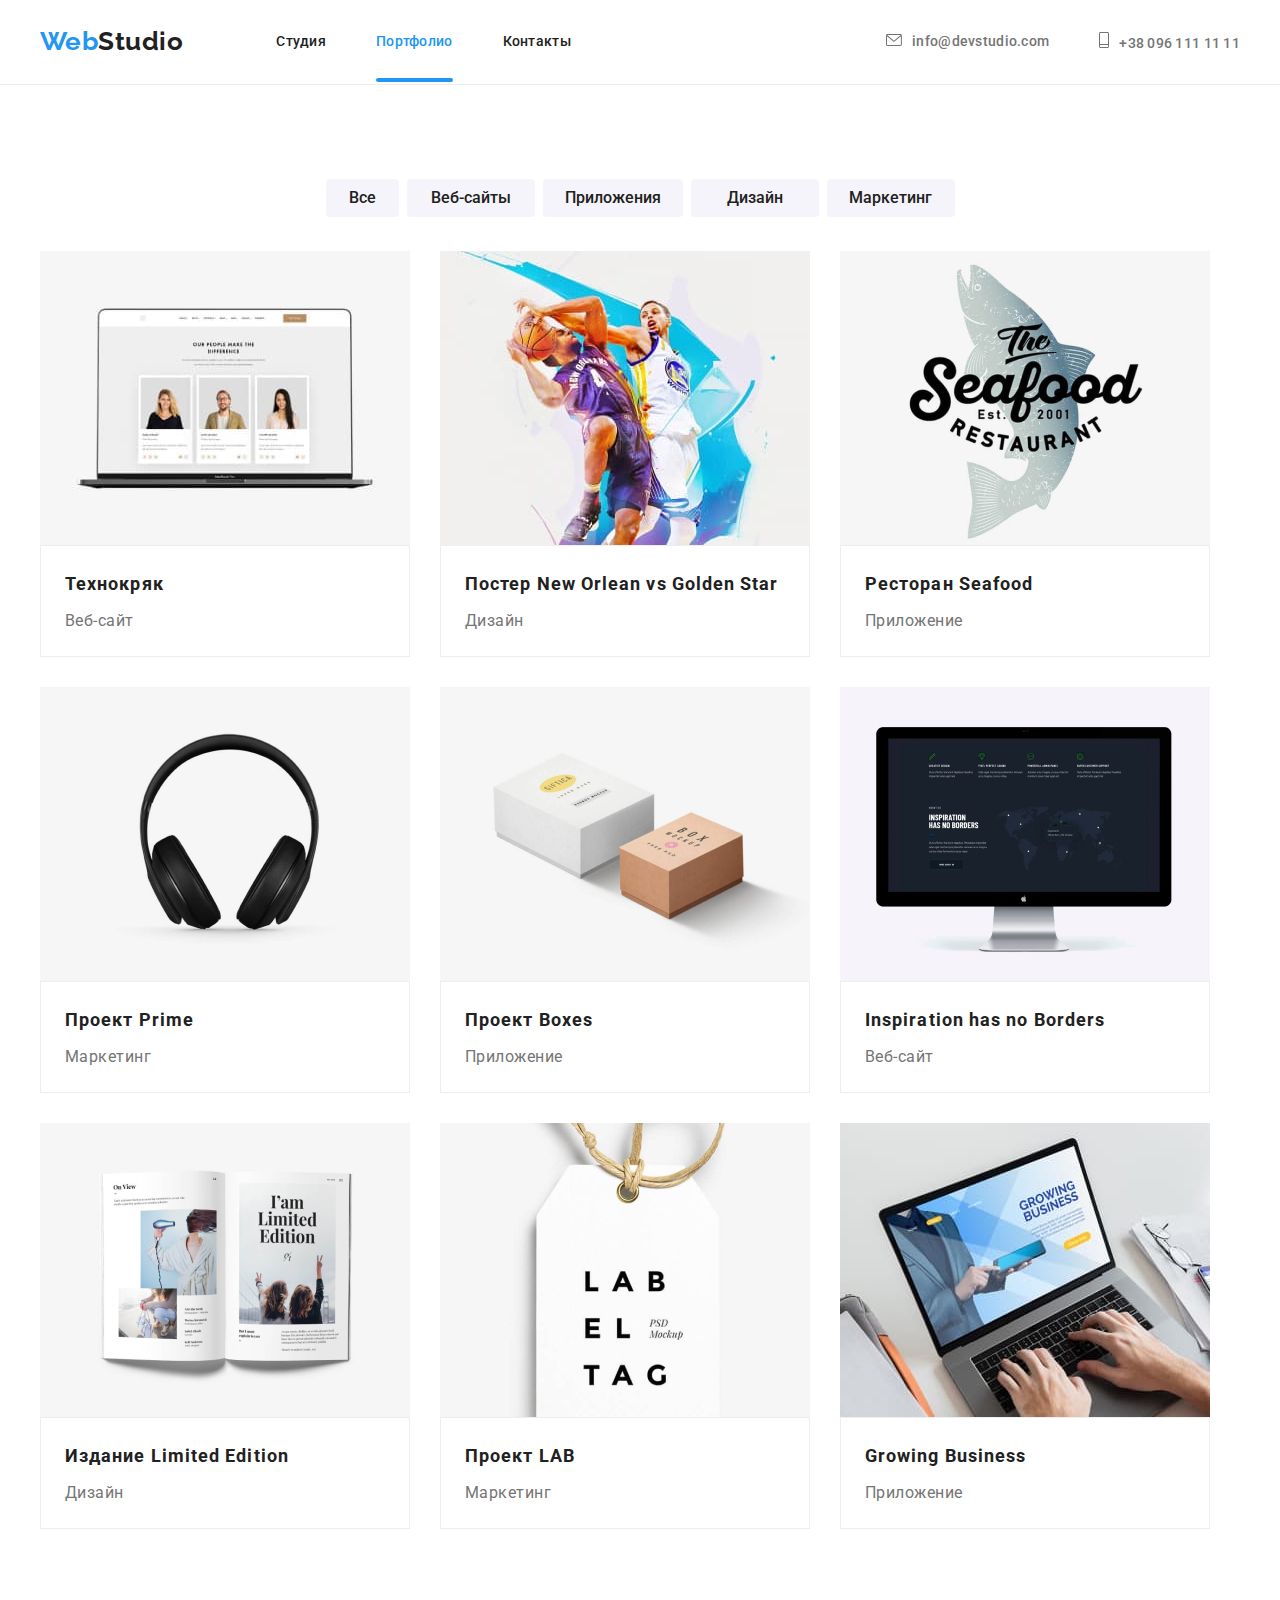
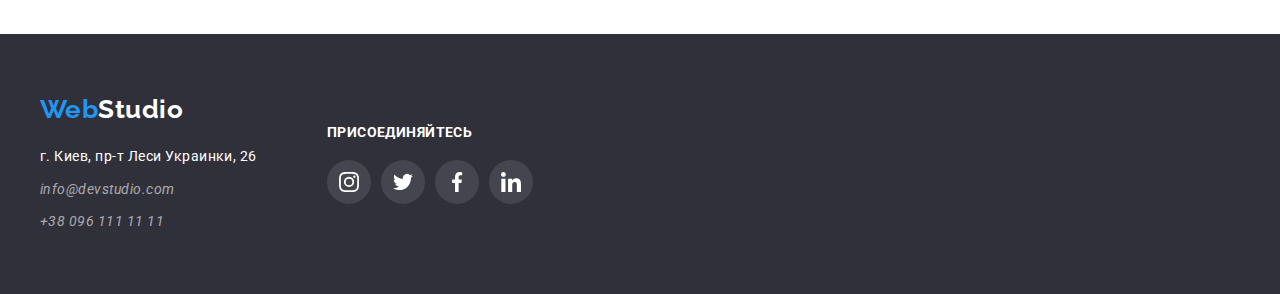
==== portfolio.html @ bb1c2e62 "HW6" ====
<!DOCTYPE html>
<html lang="en">
<head>
    <meta charset="UTF-8">
    <meta http-equiv="X-UA-Compatible" content="IE=edge">
    <meta name="viewport" content="width=device-width, initial-scale=1.0">
    <title>portfolio</title>
    <link rel="preconnect" href="https://fonts.googleapis.com">
    <link rel="preconnect" href="https://fonts.gstatic.com" crossorigin>
    <link href="https://fonts.googleapis.com/css2?family=Raleway:wght@700&family=Roboto:wght@400;500;700;900&display=swap" rel="stylesheet">
    <link rel="stylesheet" href="https://cdnjs.cloudflare.com/ajax/libs/modern-normalize/1.1.0/modern-normalize.min.css">
    <link rel="stylesheet" href="./css/portfolio.css">

</head>
<body>

    <!-- шапка -->
    <header class="header-portfolio">
        <div class="main-nav container">   
            <a href="./index.html" class="logo">Web<span class="accent">Studio</span></a>
            <nav class="">
                <ul class="sitenav-portfolio">
                    <li class="item"><a href="./index.html" class="link">Студия</a></li>
                    <li class="item"><a href="./portfolio.html" class="link current">Портфолио</a></li>
                    <li class="item"><a href="" class="link">Контакты</a></li>
                </ul>
            </nav>
            <ul class="authnav-portfolio">
                <li class="item"><a href="mail:info@devstudio.com" class="link">
                    <svg class="smartphone" width="16" height="12">
                        <use href="./images/symbol-defs1.svg#icon-envelope1"></use>
                    </svg>info@devstudio.com</a>
                </li>
                <li class="item"><a href="nel:+380961111111" class="link">
                    <svg class="smartphone" width="10" height="16">
                        <use href="./images/symbol-defs1.svg#icon-smartphone1"></use>
                    </svg>+38 096 111 11 11</a>
                </li>
            </ul>
        </div> 
    </header>

    <!-- меню старницы -->
    <main class="aspect container">
            <div>
                <ul class="list">
                    <li class="element">
                        <button type="button" class="btn-primary">Все</button>
                    </li>
                    <li class="element">
                        <button type="button" class="btn-secondary">Веб-сайты</button>
                    </li>
                    <li class="element">
                        <button type="button" class="btn-secondary">Приложения</button>
                    </li>
                    <li class="element">
                        <button type="button" class="btn-secondary">Дизайн</button>
                    </li>
                    <li class="element">
                        <button type="button" class="btn-secondary">Маркетинг</button>
                    </li>
                </ul>
            </div>
            
            <!-- основной контент -->
            <section>
                <h1 class="woo">Наши роботы</h1>
                <ul class="work-examples">
                    <li class="card">
                        <a href="" class="block">
                            <div class="block-thumb">
                                <img src="./images/img1.jpg" alt="img1" width="370">
                                <div class="overlay">
                                    <div class="card-text">
                                        <p class="descrip">Технокряк это современная площадка распространения коронавируса. Компании используют эту платформу для цифрового шпионажа и атак на защищённые сервера конкурентов.</p>
                                    </div>
                                </div>
                            </div>

                            <div class="name">
                                <h2 class="product">Технокряк</h2>
                                <p class="project">Веб-сайт</p>
                            </div>
                        </a>
                    </li>
                    <li class="card">
                        <a href="" class="block">
                            <div class="block-thumb">
                                <img src="./images/img2.jpg" alt="img1" width="370">
                                <div class="overlay">
                                    <div class="card-text">
                                        <p class="descrip">Технокряк это современная площадка распространения коронавируса. Компании используют эту платформу для цифрового шпионажа и атак на защищённые сервера конкурентов.</p>
                                    </div>
                                </div>
                            </div>
                            <div class="name">
                                <h2 class="product">Постер New Orlean vs Golden Star</h2>
                                <p class="project">Дизайн</p>
                            </div>
                        </a>
                    </li>
                    <li class="card">
                        <a href="" class="block">
                            <div class="block-thumb">
                                <img src="./images/img3.jpg" alt="img1" width="370">
                                <div class="overlay">
                                    <div class="card-text">
                                        <p class="descrip">Технокряк это современная площадка распространения коронавируса. Компании используют эту платформу для цифрового шпионажа и атак на защищённые сервера конкурентов.</p>
                                    </div>
                                </div>
                            </div>
                            <div class="name">
                                <h2 class="product">Ресторан Seafood</h2>
                                <p class="project">Приложение</p>
                            </div>
                        </a>
                    </li>
                    <li class="card">
                        <a href="" class="block">
                            <div class="block-thumb">
                                <img src="./images/img4.jpg" alt="img1" width="370">
                                <div class="overlay">
                                    <div class="card-text">
                                        <p class="descrip">Технокряк это современная площадка распространения коронавируса. Компании используют эту платформу для цифрового шпионажа и атак на защищённые сервера конкурентов.</p>
                                    </div>
                                </div>
                            </div>
                            <div class="name">
                                <h2 class="product">Проект Prime</h2>
                                <p class="project">Маркетинг</p>
                            </div>
                        </a>
                    </li>
                    <li class="card">
                        <a href="" class="block">
                            <div class="block-thumb">
                                <img src="./images/img5.jpg" alt="img1" width="370">
                                <div class="overlay">
                                    <div class="card-text">
                                        <p class="descrip">Технокряк это современная площадка распространения коронавируса. Компании используют эту платформу для цифрового шпионажа и атак на защищённые сервера конкурентов.</p>
                                    </div>
                                </div>
                            </div>
                            <div class="name">
                                <h2 class="product">Проект Boxes</h2>
                                <p class="project">Приложение</p>
                            </div>
                        </a>
                    </li>
                    <li class="card">
                        <a href="" class="block">
                            <div class="block-thumb">
                                <img src="./images/img6.jpg" alt="img1" width="370">
                                <div class="overlay">
                                    <div class="card-text">
                                        <p class="descrip">Технокряк это современная площадка распространения коронавируса. Компании используют эту платформу для цифрового шпионажа и атак на защищённые сервера конкурентов.</p>
                                    </div>
                                </div>
                            </div>
                            <div class="name">
                                <h2 class="product">Inspiration has no Borders</h2>
                                <p class="project">Веб-сайт</p>
                            </div>
                        </a>
                    </li>
                    <li class="card">
                        <a href="" class="block">
                            <div class="block-thumb">
                                <img src="./images/img7.jpg" alt="img1" width="370">
                                <div class="overlay">
                                    <div class="card-text">
                                        <p class="descrip">Технокряк это современная площадка распространения коронавируса. Компании используют эту платформу для цифрового шпионажа и атак на защищённые сервера конкурентов.</p>
                                    </div>
                                </div>
                            </div>
                            <div class="name">
                                <h2 class="product">Издание Limited Edition</h2>
                                <p class="project">Дизайн</p>
                            </div>
                        </a>
                    </li>    
                    <li class="card">
                        <a href="" class="block">
                            <div class="block-thumb">
                                <img src="./images/img8.jpg" alt="img1" width="370">
                                <div class="overlay">
                                    <div class="card-text">
                                        <p class="descrip">Технокряк это современная площадка распространения коронавируса. Компании используют эту платформу для цифрового шпионажа и атак на защищённые сервера конкурентов.</p>
                                    </div>
                                </div>
                            </div>
                            <div class="name">
                                <h2 class="product">Проект LAB</h2>
                                <p class="project">Маркетинг</p>
                            </div>
                        </a>
                    </li>
                    <li class="card">
                        <a href="" class="block">
                            <div class="block-thumb">
                                <img src="./images/img9.jpg" alt="img1" width="370">
                                <div class="overlay">
                                    <div class="card-text">
                                        <p class="descrip">Технокряк это современная площадка распространения коронавируса. Компании используют эту платформу для цифрового шпионажа и атак на защищённые сервера конкурентов.</p>
                                    </div>
                                </div>
                            </div>
                            <div class="name">
                                <h2 class="product">Growing Business</h2>
                                <p class="project">Приложение</p>
                            </div>
                        </a>
                    </li>
                </ul>
            </section>
    </main>

    <!-- подвал -->
    <footer class="page-footer">
        <div class="footer-join container">
            <div class="bf-portfolio">
                <div class="margin">
                    <a href="./index.html" class="logo">Web<span class="accent-footer">Studio</span></a>
                </div>
                <address>
                        <ul class="authnav-footer">
                            <li class="address">г. Киев, пр-т Леси Украинки, 26</li>
                            <li class="mail"><a href="mail:info@devstudio.com" class="link">info@devstudio.com</a></li>
                            <li><a href="nel:+380961111111" class="link">+38 096 111 11 11</a></li>
                        </ul>
                </address>
            </div>
            <div class="social-networks">
                <p class="join">присоединяйтесь</p>
                <ul class="list-network">
                    <li class="network-item">
                        <a href="" class="network-link"><svg class="link-icon" width="20" height="20"><use href="./images/symbol-defs1.svg#icon-instagram"></use></svg></a>
                    </li>
                    <li class="network-item">
                        <a href="" class="network-link"><svg class="link-icon" width="20" height="20"><use href="./images/symbol-defs1.svg#icon-twitter"></use></svg></a>
                    </li>
                    <li class="network-item">
                        <a href="" class="network-link"><svg class="link-icon" width="20" height="20"><use href="./images/symbol-defs1.svg#icon-facebook"></use></svg></a>
                    </li>
                    <li class="network-item">
                        <a href="" class="network-link"><svg class="link-icon" width="20" height="20"><use href="./images/symbol-defs1.svg#icon-linkedin"></use></svg></a>
                    </li>
                </ul>
            </div>
        </div>
    </footer>

</body>
</html>
---- css/portfolio.css ----
/* главный заголовок color: #FFFFFF; */
/* цвет заголовка H2  color: #212121; */
/* цвет текста color: #757575; */
/* цвет акцента color: #2196F3; */
/* вторичный цвет фона background: #F5F4FA */
/* первичный цвет фона background: #FFFFFF; */

/* var - variables - переменная */
/* a, button - color: inherit; 
- наследуй цвет шрифта от родителя */
/* :hover, :focus - псевдокласы */

/* CSS-переменные */
:root {
    --primery-text-color: #212121;
    --title-text-color: #757575;
    --accent-color: #2196F3;
    --primery-white-color: #ffffff;
    --section-command-bc: #F5F4FA;
    --border-color: #EEEEEE;
}

body {
    font-family: 'Roboto', sans-serif;
    color: Var(--primery-text-color); 
    letter-spacing: 0.03em;
}

/* утилиты */
h1,
h2,
p {
    margin: 0;
    padding: 0;
}

ul {
    margin: 0;
    padding: 0;
    list-style: none;
    /* убралт маркер у списка */
}

/* шапка сайта */

.header-portfolio {
    background-color: var(--primery-white-color);
    border-bottom: 1px solid #ECECEC;
}

.main-nav {
    display: flex;
    align-items: center;
}

.container {
    width: 1230px;
    margin-left: auto;
    margin-right: auto;
    padding-left: 15px;
    padding-right: 15px;
    /* outline: 2px solid tomato; */
}

.logo {
    font-family: 'Raleway', sans-serif;
    color: var(--accent-color);
    text-decoration: none;

    font-weight: 700;
    font-size: 26px;
    line-height: 1.2;
}


/* sitenav-portfolio */

.sitenav-portfolio {
    display: flex;
    margin-left: 93px;
}

.sitenav-portfolio .current {
    position: relative;
}

.sitenav-portfolio .current::after {
    position: absolute;
    content: "";
    width: 100%;
    height: 4px;
    left: 0;
    bottom: 0;
    background: var(--accent-color);
    border-radius: 2px;
}

.sitenav-portfolio .item + .item {
    margin-left: 50px;
}

.sitenav-portfolio .link {
    color: var(--primery-text-color);
    /* убрали нижнее подчеркивание */
    text-decoration: none;

    font-weight: 500;
    font-size: 14px;
    line-height: 1.14;
    letter-spacing: 0.02em;

    display: block;
    padding-top: 32px;
    padding-bottom: 32px;

    transition: color 250ms cubic-bezier(0.4, 0, 0.2, 1);
}

/* селектор класса, специфика - 30 */
/* :hover - эфект при навидени mыши */
/* :focus - эфект фокусировки, 
когда нажал и держишь или ТАБ */
.sitenav-portfolio .link:hover,
.sitenav-portfolio .link:focus {
    color: var(--accent-color);
}

.sitenav-portfolio .link.current {
    color: var(--accent-color);
}

/* authnav-portfolio */

.authnav-portfolio {
    display: flex;
    margin-left: auto;
}

.authnav-portfolio .item + .item {
    margin-left: 50px;
}

.authnav-portfolio .link {
    color: var(--title-text-color);
    text-decoration: none;

    font-weight: 500;
    font-size: 14px;
    line-height: 1.14;
    letter-spacing: 0.02em;

    display: block;
    padding-top: 32px;
    padding-bottom: 32px;

    transition: color 250ms cubic-bezier(0.4, 0, 0.2, 1);
}

.authnav-portfolio .link:hover,
.authnav-portfolio .link:focus {
    color: var(--accent-color);
}

.authnav-portfolio {
    display: flex;
    align-items: center;
    margin-left: auto;
}
.icon-mail,
.icon-tel {
    display: flex;
    justify-content: center;
    align-items: center;
}

.envelope,
.smartphone {
    fill: currentColor;
    margin-right: 10px;
}

.accent {
    color: var(--primery-text-color);
    font-size: 26px;
}

/* меню старницы */

.title {
    color: var(--primery-text-color);
    font-size: 18px;
}

/* кнопки */

.list {
    display: flex;
    justify-content: center;
    padding-top: 94px;
    margin-bottom: 34px;
}

.list .element + .element {
    margin-left: 8px;
}

.btn {
    font-family: 'Roboto', sans-serif;
    color: var(--primery-text-color);
    background-color: var(--section-command-bc);
    cursor: pointer;
    display: inline-block;

    font-weight: 500;
    font-size: 16px;
    line-height: 1.62;
    padding: 6px 22px;
}

.btn-primary {
    color: var(--primery-text-color);
    background-color: var(--section-command-bc);

    min-width: 73px;
    border: 0 solid transparent;
    padding: 6px 22px;
    border-radius: 4px;

    font-weight: 500;
    font-size: 16px;
    line-height: 1.62;
    padding: 6px 22px;
    text-align: center;

    transition: background-color 250ms cubic-bezier(0.4, 0, 0.2, 1), color 250ms cubic-bezier(0.4, 0, 0.2, 1) ;
    transition: box-shadow 250ms cubic-bezier(0.4, 0, 0.2, 1);
}

.btn-primary:hover,
.btn-primary:focus {
    color: var(--primery-white-color);
    background-color: var(--accent-color);
    box-shadow: 0px 3px 1px rgba(0, 0, 0, 0.1), 0px 1px 2px rgba(0, 0, 0, 0.08), 0px 2px 2px rgba(0, 0, 0, 0.12);
}

.btn-secondary {
    color: var(--primery-text-color);
    background-color: var(--section-command-bc);

    min-width: 128px;
    border: 0 solid transparent;
    padding: 6px 22px;
    border-radius: 4px;

    font-weight: 500;
    font-size: 16px;
    line-height: 1.62;
    padding: 6px 22px;
    text-align: center;

    transition: background-color 250ms cubic-bezier(0.4, 0, 0.2, 1), color 250ms cubic-bezier(0.4, 0, 0.2, 1) ;
    transition: box-shadow 250ms cubic-bezier(0.4, 0, 0.2, 1);
}

.btn-secondary:hover,
.btn-secondary:focus {
    color: var(--primery-white-color);
    background-color: var(--accent-color);
    box-shadow: 0px 3px 1px rgba(0, 0, 0, 0.1), 0px 1px 2px rgba(0, 0, 0, 0.08), 0px 2px 2px rgba(0, 0, 0, 0.12);
}


/* основной контент */

.woo {
    font-size: 0px;
}

.work-examples {
    display: flex;
    flex-wrap: wrap;
    margin-bottom: 105px;
    /* background-color: orange; */
}

.card {
    width: calc((100% - 60px) / 3);
    width: 370px;
    margin-right: 30px;
}

.card:nth-child(3n) {
    margin-right: 0;
}

.card {
    /* position: relative; */
}

/* .block-thumb:hover::before {
    opacity: 0.9;
} */

.block-thumb {
    overflow: hidden;
    position: relative;
    
}

.overlay {
    position: absolute;
    bottom: 0;
    right: 0;
    width: 100%;
    height: 100%;
    background-color: var(--accent-color);
    opacity: 0.9;

    transform: translateY(100%);

    transition: transform 250ms cubic-bezier(0.4, 0, 0.2, 1);
}

.card:hover .overlay {
    transform: translateY(0);
}

.descrip {
    font-size: 18px;
    line-height: 1.555;
    letter-spacing: 0.03em;
    color: var(--primery-white-color);
}

.descrip {
    display: flex;
    position: absolute;
    bottom: 0;
    right: 0;
    padding: 63px 24px;

    /* opacity: 1; */
    transform: translateY(100%);
    transition: transform 250ms cubic-bezier(0.4, 0, 0.2, 1);
}

.card:hover .descrip {
    /* opacity: 1; */
    transform: translateY(0)
}

img {
    display: block;
    width: 100%;
    object-fit: cover;
}

.name {
    border: 1px solid var(--border-color);
    padding: 20px 24px;
}

/* .card:nth-last-child(-n + 3) {
    margin-bottom: 0;
} */

      /* альтернатива */

/* .card:not(:nth-child(3n)) {
    margin-right: 30px;
} */

.card:not(:nth-last-child(-n + 3)) {
    margin-bottom: 30px;
}

.block {
    text-decoration: none;
}

.card {
    transition: box-shadow 250ms cubic-bezier(0.4, 0, 0.2, 1);
}

.card:hover,
.card:focus {
    box-shadow: 0px 1px 1px rgba(0, 0, 0, 0.12), 0px 4px 4px rgba(0, 0, 0, 0.06), 1px 4px 6px rgba(0, 0, 0, 0.16);
}

.container h2 {
    color: var(--primery-text-color);

}

.container .project {
    color: var(--title-text-color);
}

.product {
    font-weight: 700;
    font-size: 18px;
    line-height: 2.0;
    letter-spacing: 0.06em;

    margin-bottom: 4px;
}

.project {
    font-weight: 400;
    font-size: 16px;
    line-height: 1.87;
}

/* .description {
    font-weight: 400;
    font-size: 18px;
    line-height: 1.56;
} */

/* подвал */

.page-footer {
    background-color: #2F303A;
}

.footer-join {
    display: flex;
    justify-content: flex-start;
    align-items: center;
}

.bf-portfolio {
    background-color: #2F303A;
    padding-top: 60px;
    padding-bottom: 60px;
    /* padding-left: 215px; */
}

.margin {
    margin-bottom: 20px;
}

.accent-footer {
    color: var(--primery-white-color);
    /* margin-bottom: 20px; */
}

.authnav-footer .link {
    color: rgba(255, 255, 255, 0.6);
    text-decoration: none;

    font-size: 14px;
    line-height: 1.7;

    transition: color 250ms cubic-bezier(0.4, 0, 0.2, 1);
}

.authnav-footer .link:hover,
.authnav-footer .link:focus {
    color: var(--accent-color);
}

.address {
    color: var(--primery-white-color);
    font-style: normal;
    font-size: 14px;
    line-height: 1.7;

    margin-bottom: 9px;
}

.link {
    color: rgba(255, 255, 255, 0.6);
    font-size: 14px;
}

.mail {
    margin-bottom: 9px;
}

.social-networks{
    margin: 0;
    padding: 0;
    width: 206px;
    /* padding: 15px 0 97px 0; */
    margin-left: 70px;
}

.join{
    margin: 0;
    padding: 0;
    color: var(--primery-white-color);
    margin-bottom: 20px;
    align-content: center;
    font-weight: bold;
    font-size: 14px;
    line-height: 1.143;
    letter-spacing: 0.03em;
    text-transform: uppercase;
}

.list-network {
    display: flex;
    justify-content: center;
    align-items: center;
}

.network-item:not(:last-child) {
    margin-right: 10px;
}

.network-link {
    list-style: none;
    display: flex;
    justify-content: center;
    align-items: center;
    width: 44px;
    height: 44px;
    border-radius: 50%;
    border: none;
    background-color: rgba(255, 255, 255, 0.1);;
    color: var(--primery-white-color);

    transition: background-color 250ms cubic-bezier(0.4, 0, 0.2, 1), color 250ms cubic-bezier(0.4, 0, 0.2, 1);
}

.network-link:hover,
.network-link:focus {
    background-color: var(--accent-color);
    color: var(--primery-white-color);
}

.link-icon {
    fill: currentColor;
}
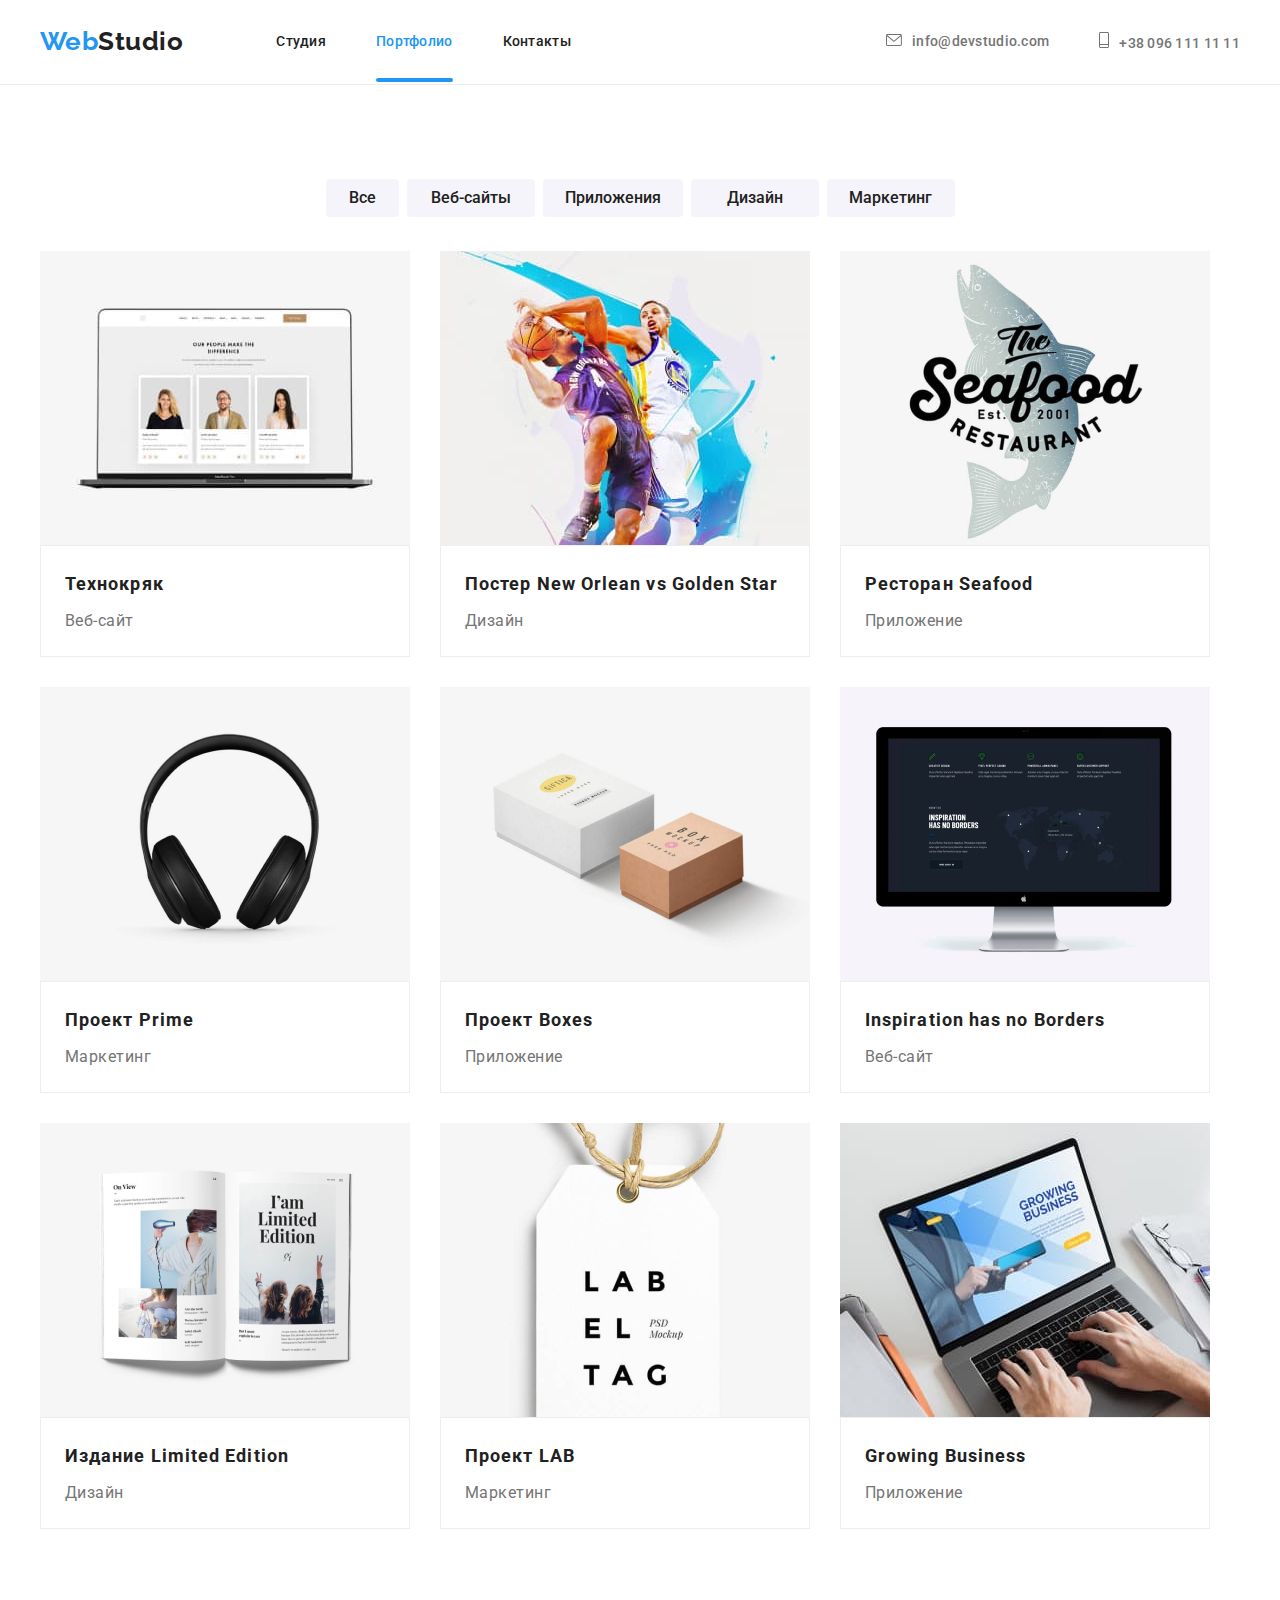
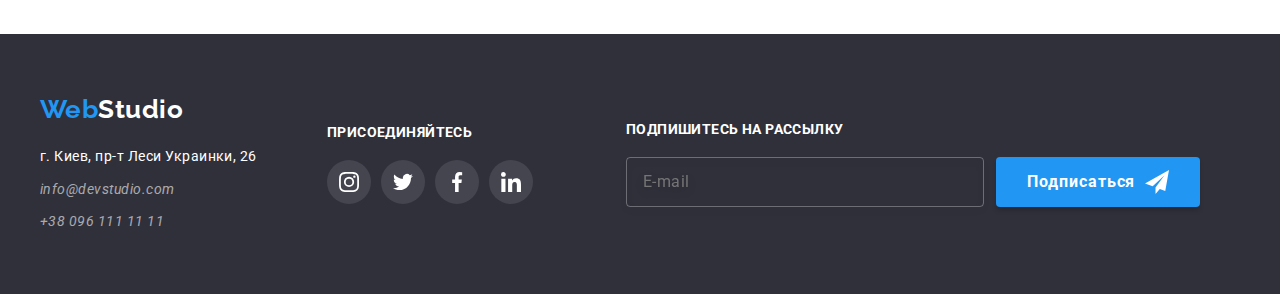
==== commit 80eb060c: "HW6" ====
--- a/portfolio.html
+++ b/portfolio.html
@@ -247,6 +247,18 @@
                     </li>
                 </ul>
             </div>
+
+            <div class="subscribe">
+                <form action="" class="form-subscribe">
+                    <label for="mailing" class="mailing-form">Подпишитесь на рассылку</label>
+                    <input type="subscribe" name="mailing" placeholder="E-mail" class="subscribe-mailing-form">
+                </form>
+                <button class="subscribe-button">Подписаться
+                    <svg class="icon-airplane" width="24" height="24">
+                        <use href="./images/icons.svg#icon-airplane"></use>
+                    </svg>
+                </button>
+            </div>
         </div>
     </footer>
 
--- a/css/portfolio.css
+++ b/css/portfolio.css
@@ -535,3 +535,77 @@
     fill: currentColor;
 }
 
+.subscribe {
+    display: flex;
+    align-items: end;
+    margin-left: 93px;
+}
+
+.form-subscribe {
+    display: flex;
+    flex-direction: column;
+}
+
+.mailing-form {
+    font-weight: bold;
+    font-size: 14px;
+    line-height: 1.142;
+    letter-spacing: 0.03em;
+    text-transform: uppercase;
+
+    color: #FFFFFF;
+
+    margin-bottom: 20px;
+}
+
+.subscribe-mailing-form {
+    width: 358px;
+    height: 50px;
+
+    border: 1px solid rgba(255, 255, 255, 0.3);
+    box-sizing: border-box;
+    filter: drop-shadow(0px 4px 4px rgba(0, 0, 0, 0.15));
+    border-radius: 4px;
+
+    background-color: var(--footer-color);
+    margin-right: 12px;
+
+    outline: none;
+
+    padding: 15px 16px;
+
+    caret-color: white;
+
+}
+
+.subscribe-mailing-form::placeholder {
+    font-size: 16px;
+    line-height: 1.25;
+    letter-spacing: 0.03em;
+}
+
+.subscribe-button {
+    font-weight: bold;
+    font-size: 16px;
+    line-height: 1.875;
+    height: 50px;
+
+    padding: 10px 29px;
+
+    display: flex;
+    align-items: center;
+    text-align: center;
+    letter-spacing: 0.06em;
+
+    color: #FFFFFF;
+
+    background: #2196F3;
+    box-shadow: 0px 4px 4px rgba(0, 0, 0, 0.15);
+    border-radius: 4px;
+    border-color: transparent;
+}
+
+.icon-airplane {
+    margin-left: 10px;
+}
+
